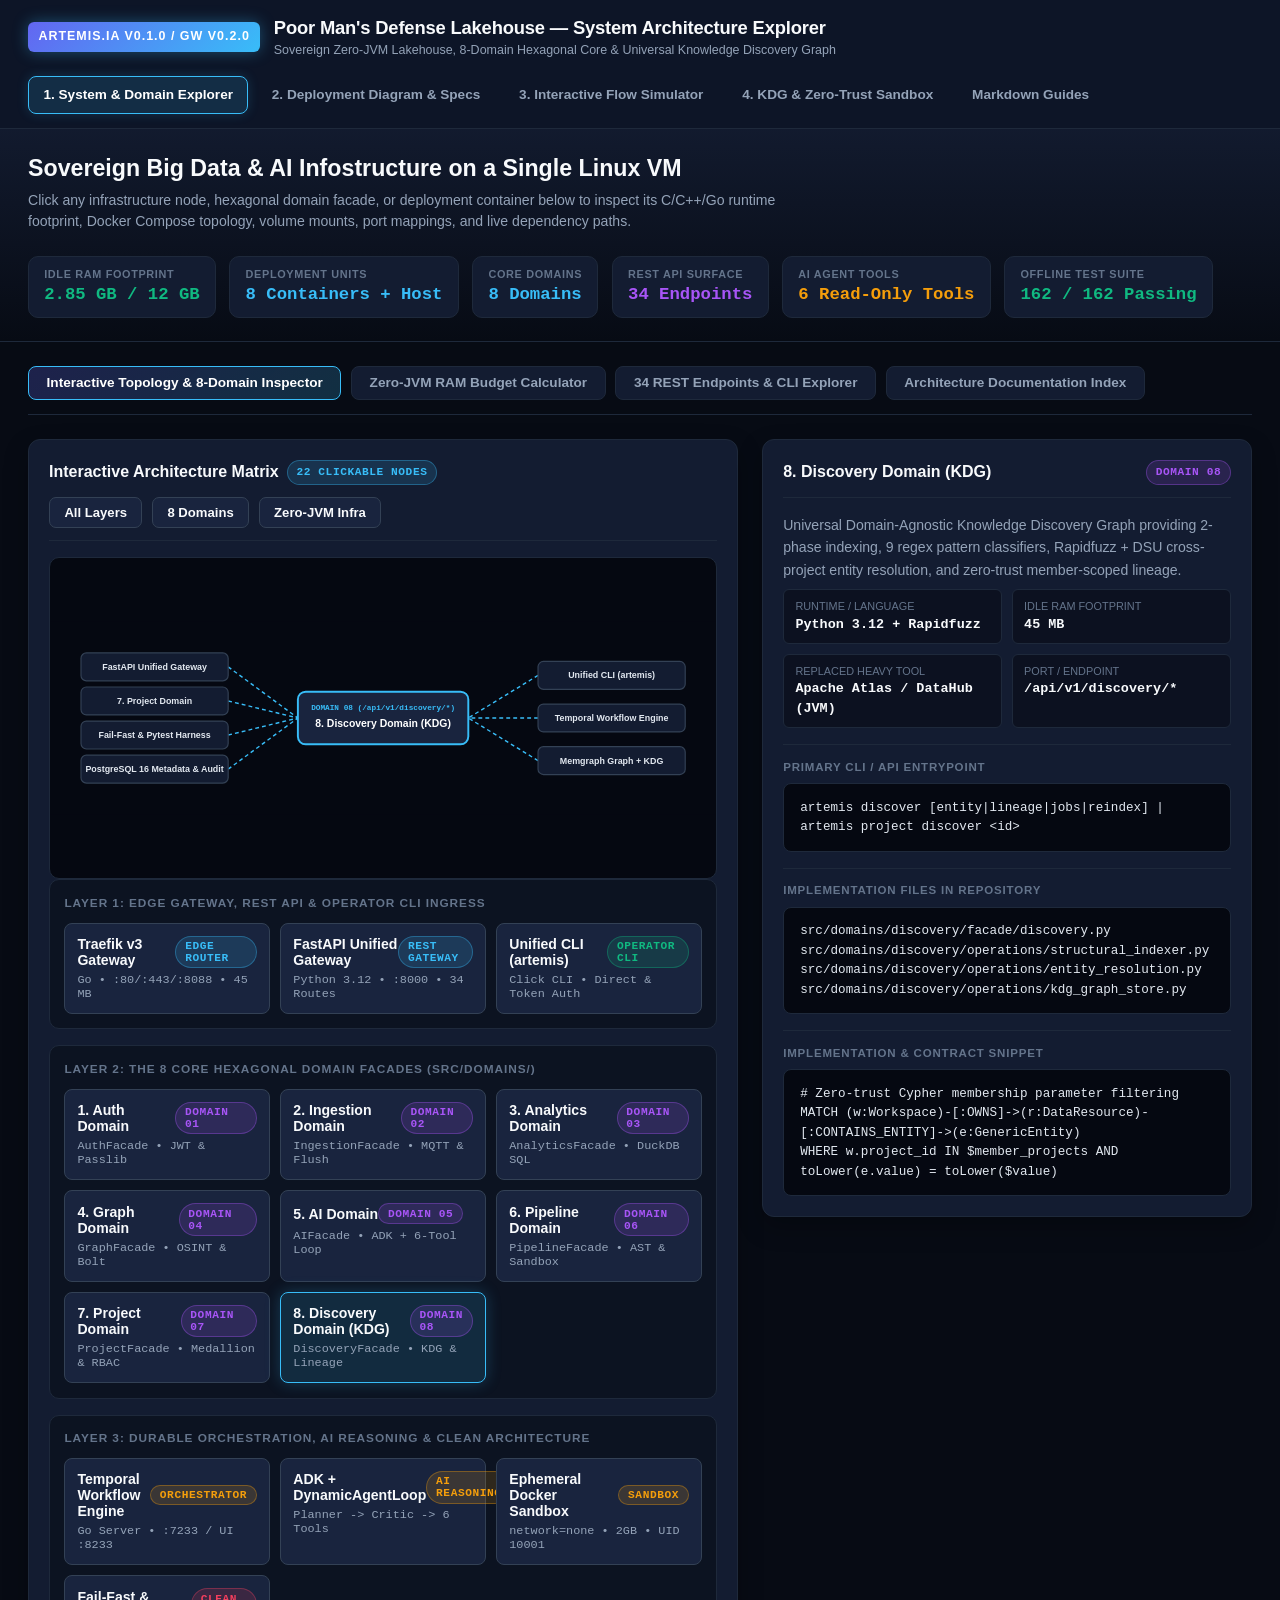
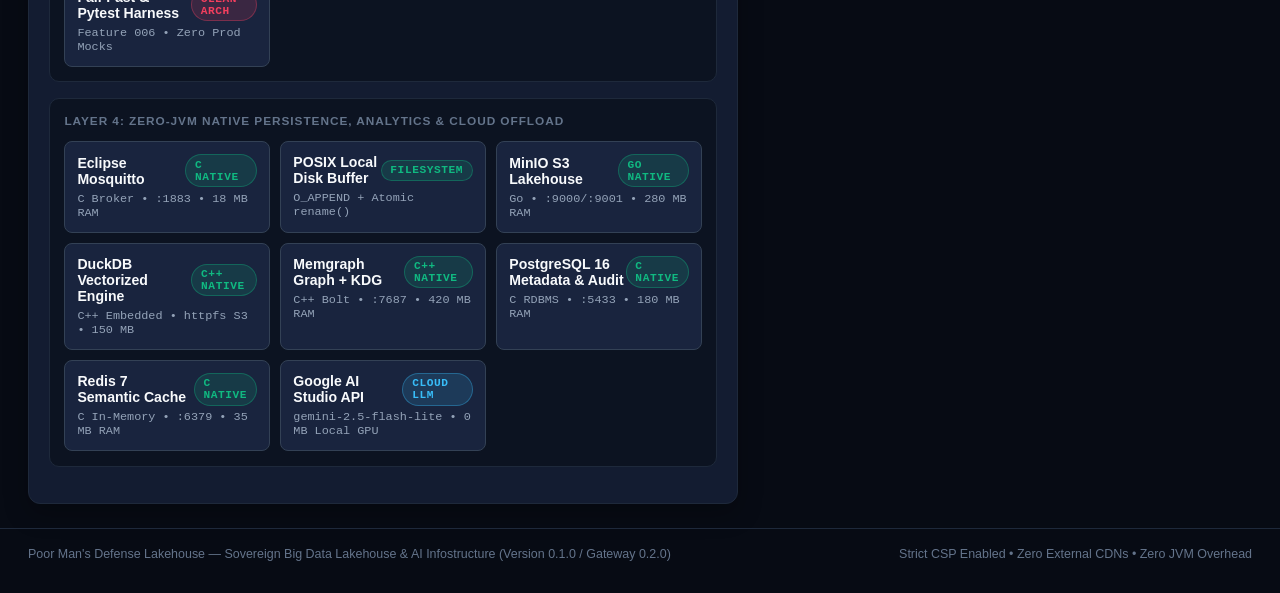
==== docs/index.html @ c293ba23 "Initial commit: Poor Man's Defense Lakehouse" ====
<!DOCTYPE html>
<html lang="en">
<head>
  <meta charset="UTF-8">
  <meta name="viewport" content="width=device-width, initial-scale=1.0">
  <meta http-equiv="Content-Security-Policy" content="default-src 'self'; script-src 'self'; style-src 'self'; img-src 'self' data:; object-src 'none'; base-uri 'self'; form-action 'none';">
  <title>Poor Man's Defense Lakehouse — Interactive Architecture Command Center</title>
  <link rel="stylesheet" href="assets/styles.css">
</head>
<body>
  <header class="top-nav">
    <div class="brand-group">
      <span class="brand-badge">ARTEMIS.IA v0.1.0 / GW v0.2.0</span>
      <div>
        <div class="brand-title">Poor Man's Defense Lakehouse — System Architecture Explorer</div>
        <div class="brand-subtitle">Sovereign Zero-JVM Lakehouse, 8-Domain Hexagonal Core &amp; Universal Knowledge Discovery Graph</div>
      </div>
    </div>
    <nav class="nav-links" aria-label="Primary Navigation">
      <a href="index.html" class="nav-link active">1. System &amp; Domain Explorer</a>
      <a href="interactive/deployment_topology.html" class="nav-link">2. Deployment Diagram &amp; Specs</a>
      <a href="interactive/system_flows.html" class="nav-link">3. Interactive Flow Simulator</a>
      <a href="interactive/knowledge_discovery_explorer.html" class="nav-link">4. KDG &amp; Zero-Trust Sandbox</a>
      <a href="README.html" class="nav-link" id="docs-hub-link">Markdown Guides</a>
    </nav>
  </header>

  <section class="hero-strip">
    <div class="hero-text">
      <h1>Sovereign Big Data &amp; AI Infostructure on a Single Linux VM</h1>
      <p>Click any infrastructure node, hexagonal domain facade, or deployment container below to inspect its C/C++/Go runtime footprint, Docker Compose topology, volume mounts, port mappings, and live dependency paths.</p>
    </div>
    <div class="kpi-row">
      <div class="kpi-pill">
        <span class="kpi-label">Idle RAM Footprint</span>
        <span class="kpi-value emerald">2.85 GB / 12 GB</span>
      </div>
      <div class="kpi-pill">
        <span class="kpi-label">Deployment Units</span>
        <span class="kpi-value">8 Containers + Host</span>
      </div>
      <div class="kpi-pill">
        <span class="kpi-label">Core Domains</span>
        <span class="kpi-value">8 Domains</span>
      </div>
      <div class="kpi-pill">
        <span class="kpi-label">REST API Surface</span>
        <span class="kpi-value purple">34 Endpoints</span>
      </div>
      <div class="kpi-pill">
        <span class="kpi-label">AI Agent Tools</span>
        <span class="kpi-value amber">6 Read-Only Tools</span>
      </div>
      <div class="kpi-pill">
        <span class="kpi-label">Offline Test Suite</span>
        <span class="kpi-value emerald">162 / 162 Passing</span>
      </div>
    </div>
  </section>

  <main class="workspace-container">
    <div class="tab-bar" role="tablist">
      <button type="button" class="tab-btn active" data-tab="tab-topology">Interactive Topology &amp; 8-Domain Inspector</button>
      <button type="button" class="tab-btn" data-tab="tab-ram">Zero-JVM RAM Budget Calculator</button>
      <button type="button" class="tab-btn" data-tab="tab-api">34 REST Endpoints &amp; CLI Explorer</button>
      <button type="button" class="tab-btn" data-tab="tab-docs">Architecture Documentation Index</button>
    </div>

    <!-- TAB 1: Interactive Topology & Component Inspector -->
    <section id="tab-topology" class="tab-panel">
      <div class="split-grid">
        <div class="panel">
          <div class="panel-header">
            <div class="panel-title">
              <span>Interactive Architecture Matrix</span>
              <span class="badge badge-blue">22 Clickable Nodes</span>
            </div>
            <div class="player-controls">
              <button type="button" class="btn" id="filter-all">All Layers</button>
              <button type="button" class="btn" id="filter-domains">8 Domains</button>
              <button type="button" class="btn" id="filter-infra">Zero-JVM Infra</button>
            </div>
          </div>

          <div class="visual-stage" id="topology-svg-stage">
            <svg id="topology-svg" class="flow-svg" viewBox="0 0 860 250" aria-label="Interactive Dependency Graph"></svg>
          </div>

          <div id="architecture-layers-container"></div>
        </div>

        <aside class="panel" id="component-inspector">
          <div class="panel-header">
            <div class="panel-title" id="inspector-title">Select a Component</div>
            <span class="badge badge-emerald" id="inspector-badge">READY</span>
          </div>
          <div id="inspector-body"></div>
        </aside>
      </div>
    </section>

    <!-- TAB 2: Zero-JVM RAM Budget Simulator -->
    <section id="tab-ram" class="tab-panel" hidden>
      <div class="split-grid">
        <div class="panel">
          <div class="panel-header">
            <div class="panel-title">
              <span>Interactive VM Memory &amp; Workload Simulator</span>
              <span class="badge badge-emerald">Zero-JVM Advantage</span>
            </div>
            <div class="player-controls">
              <label for="vm-size-select" class="kpi-label">Target Host VM RAM:</label>
              <select id="vm-size-select" class="select-field">
                <option value="16384">16 GB RAM (Standard Edge VM)</option>
                <option value="24576">24 GB RAM (Mid-Tier VM)</option>
                <option value="32768" selected>32 GB RAM (Recommended Sovereign VM)</option>
              </select>
            </div>
          </div>

          <div class="inspector-text">
            Toggle active workloads below to compare how <strong>Poor Man's Defense Lakehouse</strong> (native C/C++/Go/Python + cloud LLM offload) stays comfortably within single-VM constraints while the equivalent <strong>Traditional JVM Stack</strong> triggers immediate Out-Of-Memory (OOM) kernel kills.
          </div>

          <div class="inspector-section">
            <div class="inspector-label">Simulate Concurrent Operational Workloads</div>
            <div class="player-controls" id="workload-toggles"></div>
          </div>

          <div class="inspector-section">
            <div class="inspector-label">Artemis.IA Native Stack Memory Utilization</div>
            <div class="ram-meter">
              <div class="ram-bar-track">
                <div id="artemis-ram-bar" class="ram-bar-fill"></div>
              </div>
            </div>
            <div id="artemis-ram-summary" class="arch-node-meta"></div>
          </div>

          <div class="inspector-section">
            <div class="inspector-label">Traditional JVM Stack Memory Utilization (Kafka + Spark + HDFS + Neo4j + OpenCTI + Local LLM)</div>
            <div class="ram-meter">
              <div class="ram-bar-track">
                <div id="jvm-ram-bar" class="ram-bar-fill"></div>
              </div>
            </div>
            <div id="jvm-ram-summary" class="arch-node-meta"></div>
          </div>
        </div>

        <div class="panel">
          <div class="panel-header">
            <div class="panel-title">Component-by-Component RAM Breakdown</div>
            <span class="badge badge-blue">C / C++ / Go vs JVM</span>
          </div>
          <div class="data-table-wrap">
            <table class="data-table" id="ram-comparison-table">
              <thead>
                <tr>
                  <th>Capability Tier</th>
                  <th>Artemis Native Tool</th>
                  <th>Artemis RAM</th>
                  <th>Replaced Heavy Tool</th>
                  <th>JVM / Local RAM</th>
                </tr>
              </thead>
              <tbody id="ram-table-body"></tbody>
            </table>
          </div>
        </div>
      </div>
    </section>

    <!-- TAB 3: 34 REST API Endpoints & CLI Reference -->
    <section id="tab-api" class="tab-panel" hidden>
      <div class="panel">
        <div class="panel-header">
          <div class="panel-title">
            <span>Unified Gateway REST API (34 Endpoints) &amp; CLI Command Catalog</span>
            <span class="badge badge-purple">FastAPI v0.2.0 + Click CLI</span>
          </div>
        </div>

        <div class="filter-bar">
          <input type="text" id="api-search-input" class="input-field" placeholder="Search by path, domain, CLI command, or contract (e.g. discovery, lineage, pipeline, ask)...">
          <select id="api-domain-filter" class="select-field">
            <option value="ALL">All 8 Domains + System (34 Routes)</option>
            <option value="System">System (1)</option>
            <option value="auth">1. auth (1)</option>
            <option value="ingestion">2. ingestion (2)</option>
            <option value="analytics">3. analytics (1)</option>
            <option value="graph">4. graph (4)</option>
            <option value="ai">5. ai (1)</option>
            <option value="pipeline">6. pipeline (8)</option>
            <option value="project">7. project (11)</option>
            <option value="discovery">8. discovery / KDG (5)</option>
          </select>
        </div>

        <div class="data-table-wrap">
          <table class="data-table">
            <thead>
              <tr>
                <th>Domain</th>
                <th>HTTP Method &amp; Path</th>
                <th>CLI Equivalent</th>
                <th>Auth / Guardrail</th>
                <th>Contract / Description</th>
              </tr>
            </thead>
            <tbody id="api-catalog-body"></tbody>
          </table>
        </div>
      </div>
    </section>

    <!-- TAB 4: Markdown Architecture Documentation Index -->
    <section id="tab-docs" class="tab-panel" hidden>
      <div class="panel">
        <div class="panel-header">
          <div class="panel-title">
            <span>Architecture &amp; Deep-Dive Documentation Suite (docs/)</span>
            <span class="badge badge-blue">Features 001 – 006</span>
          </div>
        </div>
        <div class="node-grid" id="markdown-docs-grid"></div>
      </div>
    </section>
  </main>

  <footer class="footer">
    <div>Poor Man's Defense Lakehouse — Sovereign Big Data Lakehouse &amp; AI Infostructure (Version 0.1.0 / Gateway 0.2.0)</div>
    <div>Strict CSP Enabled • Zero External CDNs • Zero JVM Overhead</div>
  </footer>

  <script src="assets/architecture_explorer.js"></script>
</body>
</html>
---- docs/assets/styles.css ----
:root {
  --bg-primary: #070b14;
  --bg-secondary: #0f172a;
  --bg-panel: #131c31;
  --bg-card: #19243e;
  --bg-card-hover: #213052;
  --bg-terminal: #050811;
  --border-subtle: #1e293b;
  --border-highlight: #334155;
  --text-primary: #f8fafc;
  --text-secondary: #94a3b8;
  --text-muted: #64748b;
  --accent-blue: #38bdf8;
  --accent-indigo: #6366f1;
  --accent-emerald: #10b981;
  --accent-amber: #f59e0b;
  --accent-rose: #f43f5e;
  --accent-purple: #a855f7;
  --accent-cyan: #06b6d4;
  --font-sans: 'Inter', -apple-system, BlinkMacSystemFont, 'Segoe UI', Roboto, sans-serif;
  --font-mono: 'JetBrains Mono', 'Fira Code', 'SFMono-Regular', Consolas, monospace;
}

* {
  box-sizing: border-box;
  margin: 0;
  padding: 0;
}

body {
  background-color: var(--bg-primary);
  color: var(--text-primary);
  font-family: var(--font-sans);
  line-height: 1.5;
  min-height: 100vh;
  display: flex;
  flex-direction: column;
  overflow-x: hidden;
}

/* Top Navigation Bar */
.top-nav {
  background: rgba(15, 23, 42, 0.92);
  backdrop-filter: blur(12px);
  border-bottom: 1px solid var(--border-subtle);
  padding: 0.85rem 1.75rem;
  display: flex;
  align-items: center;
  justify-content: space-between;
  position: sticky;
  top: 0;
  z-index: 100;
  gap: 1rem;
  flex-wrap: wrap;
}

.brand-group {
  display: flex;
  align-items: center;
  gap: 0.85rem;
}

.brand-badge {
  background: linear-gradient(135deg, var(--accent-indigo), var(--accent-blue));
  color: #ffffff;
  font-weight: 800;
  font-size: 0.78rem;
  letter-spacing: 0.08em;
  padding: 0.35rem 0.65rem;
  border-radius: 6px;
  text-transform: uppercase;
  box-shadow: 0 0 15px rgba(56, 189, 248, 0.35);
}

.brand-title {
  font-size: 1.15rem;
  font-weight: 700;
  color: var(--text-primary);
  letter-spacing: -0.01em;
}

.brand-subtitle {
  font-size: 0.78rem;
  color: var(--text-secondary);
}

.nav-links {
  display: flex;
  gap: 0.5rem;
  align-items: center;
  flex-wrap: wrap;
}

.nav-link {
  color: var(--text-secondary);
  text-decoration: none;
  font-size: 0.85rem;
  font-weight: 600;
  padding: 0.5rem 0.9rem;
  border-radius: 8px;
  border: 1px solid transparent;
  transition: all 0.18s ease;
}

.nav-link:hover {
  color: var(--text-primary);
  background: var(--bg-card);
  border-color: var(--border-highlight);
}

.nav-link.active {
  color: #ffffff;
  background: rgba(56, 189, 248, 0.14);
  border-color: var(--accent-blue);
  box-shadow: 0 0 12px rgba(56, 189, 248, 0.18);
}

/* Hero & Metrics Strip */
.hero-strip {
  background: linear-gradient(180deg, rgba(19, 28, 49, 0.9), rgba(7, 11, 20, 0.95));
  border-bottom: 1px solid var(--border-subtle);
  padding: 1.4rem 1.75rem;
  display: flex;
  justify-content: space-between;
  align-items: center;
  gap: 1.5rem;
  flex-wrap: wrap;
}

.hero-text h1 {
  font-size: 1.45rem;
  font-weight: 700;
  margin-bottom: 0.25rem;
  color: var(--text-primary);
}

.hero-text p {
  font-size: 0.88rem;
  color: var(--text-secondary);
  max-width: 780px;
}

.kpi-row {
  display: flex;
  gap: 0.85rem;
  flex-wrap: wrap;
}

.kpi-pill {
  background: var(--bg-panel);
  border: 1px solid var(--border-subtle);
  border-radius: 10px;
  padding: 0.55rem 0.95rem;
  display: flex;
  flex-direction: column;
  min-width: 120px;
}

.kpi-label {
  font-size: 0.68rem;
  text-transform: uppercase;
  letter-spacing: 0.06em;
  color: var(--text-muted);
  font-weight: 600;
}

.kpi-value {
  font-size: 1.08rem;
  font-weight: 700;
  color: var(--accent-blue);
  font-family: var(--font-mono);
}

.kpi-value.emerald {
  color: var(--accent-emerald);
}

.kpi-value.amber {
  color: var(--accent-amber);
}

.kpi-value.purple {
  color: var(--accent-purple);
}

/* Main Workspace Layout */
.workspace-container {
  flex: 1;
  padding: 1.5rem 1.75rem;
  display: flex;
  flex-direction: column;
  gap: 1.5rem;
  max-width: 1680px;
  width: 100%;
  margin: 0 auto;
}

/* Mode / View Tabs */
.tab-bar {
  display: flex;
  gap: 0.6rem;
  border-bottom: 1px solid var(--border-subtle);
  padding-bottom: 0.85rem;
  flex-wrap: wrap;
}

.tab-btn {
  background: var(--bg-panel);
  color: var(--text-secondary);
  border: 1px solid var(--border-subtle);
  padding: 0.55rem 1.1rem;
  border-radius: 8px;
  font-size: 0.85rem;
  font-weight: 600;
  cursor: pointer;
  transition: all 0.16s ease;
  font-family: var(--font-sans);
}

.tab-btn:hover {
  color: var(--text-primary);
  border-color: var(--border-highlight);
  background: var(--bg-card);
}

.tab-btn.active {
  background: linear-gradient(135deg, rgba(99, 102, 241, 0.25), rgba(56, 189, 248, 0.2));
  color: #ffffff;
  border-color: var(--accent-blue);
}

/* Grid Panels */
.split-grid {
  display: grid;
  grid-template-columns: 1.45fr 1fr;
  gap: 1.5rem;
  align-items: start;
}

@media (max-width: 1120px) {
  .split-grid {
    grid-template-columns: 1fr;
  }
}

.panel {
  background: var(--bg-panel);
  border: 1px solid var(--border-subtle);
  border-radius: 12px;
  padding: 1.25rem;
  box-shadow: 0 10px 25px rgba(0, 0, 0, 0.25);
}

.panel-header {
  display: flex;
  justify-content: space-between;
  align-items: center;
  margin-bottom: 1rem;
  padding-bottom: 0.75rem;
  border-bottom: 1px solid var(--border-subtle);
  gap: 0.75rem;
  flex-wrap: wrap;
}

.panel-title {
  font-size: 1rem;
  font-weight: 700;
  color: var(--text-primary);
  display: flex;
  align-items: center;
  gap: 0.5rem;
}

.badge {
  font-size: 0.7rem;
  font-weight: 700;
  padding: 0.2rem 0.55rem;
  border-radius: 999px;
  text-transform: uppercase;
  letter-spacing: 0.05em;
  font-family: var(--font-mono);
}

.badge-blue {
  background: rgba(56, 189, 248, 0.15);
  color: var(--accent-blue);
  border: 1px solid rgba(56, 189, 248, 0.35);
}

.badge-emerald {
  background: rgba(16, 185, 129, 0.15);
  color: var(--accent-emerald);
  border: 1px solid rgba(16, 185, 129, 0.35);
}

.badge-amber {
  background: rgba(245, 158, 11, 0.15);
  color: var(--accent-amber);
  border: 1px solid rgba(245, 158, 11, 0.35);
}

.badge-rose {
  background: rgba(244, 63, 94, 0.15);
  color: var(--accent-rose);
  border: 1px solid rgba(244, 63, 94, 0.35);
}

.badge-purple {
  background: rgba(168, 85, 247, 0.15);
  color: var(--accent-purple);
  border: 1px solid rgba(168, 85, 247, 0.35);
}

/* Interactive Node Grid / Architecture Layers */
.arch-layer {
  margin-bottom: 1rem;
  background: rgba(7, 11, 20, 0.55);
  border: 1px solid var(--border-subtle);
  border-radius: 10px;
  padding: 0.9rem;
}

.arch-layer-title {
  font-size: 0.74rem;
  text-transform: uppercase;
  letter-spacing: 0.08em;
  color: var(--text-muted);
  margin-bottom: 0.65rem;
  font-weight: 700;
}

.node-grid {
  display: grid;
  grid-template-columns: repeat(auto-fill, minmax(175px, 1fr));
  gap: 0.65rem;
}

.arch-node {
  background: var(--bg-card);
  border: 1px solid var(--border-highlight);
  border-radius: 8px;
  padding: 0.75rem;
  cursor: pointer;
  transition: all 0.16s ease;
  display: flex;
  flex-direction: column;
  gap: 0.3rem;
  text-align: left;
}

.arch-node:hover {
  background: var(--bg-card-hover);
  border-color: var(--accent-blue);
  transform: translateY(-2px);
}

.arch-node.selected {
  background: rgba(56, 189, 248, 0.14);
  border-color: var(--accent-blue);
  box-shadow: 0 0 15px rgba(56, 189, 248, 0.25);
}

.arch-node-title {
  font-size: 0.88rem;
  font-weight: 700;
  color: var(--text-primary);
  display: flex;
  justify-content: space-between;
  align-items: center;
}

.arch-node-meta {
  font-size: 0.74rem;
  color: var(--text-secondary);
  font-family: var(--font-mono);
}

/* Details Inspector Panel */
.inspector-section {
  margin-top: 1rem;
  padding-top: 0.85rem;
  border-top: 1px solid var(--border-subtle);
}

.inspector-label {
  font-size: 0.72rem;
  text-transform: uppercase;
  letter-spacing: 0.07em;
  color: var(--text-muted);
  font-weight: 700;
  margin-bottom: 0.45rem;
}

.inspector-text {
  font-size: 0.88rem;
  color: var(--text-secondary);
  line-height: 1.6;
}

.code-block {
  background: var(--bg-terminal);
  border: 1px solid var(--border-subtle);
  border-radius: 8px;
  padding: 0.85rem 1rem;
  font-family: var(--font-mono);
  font-size: 0.79rem;
  color: #e2e8f0;
  overflow-x: auto;
  white-space: pre-wrap;
  word-break: break-word;
  line-height: 1.55;
  margin-top: 0.4rem;
}

.kv-list {
  display: grid;
  grid-template-columns: repeat(2, 1fr);
  gap: 0.6rem;
  margin-top: 0.5rem;
}

.kv-item {
  background: rgba(7, 11, 20, 0.6);
  border: 1px solid var(--border-subtle);
  border-radius: 6px;
  padding: 0.5rem 0.7rem;
}

.kv-key {
  font-size: 0.68rem;
  color: var(--text-muted);
  text-transform: uppercase;
}

.kv-val {
  font-size: 0.84rem;
  font-weight: 600;
  color: var(--text-primary);
  font-family: var(--font-mono);
}

/* Flow Player Controls & Step Cards */
.player-controls {
  display: flex;
  align-items: center;
  gap: 0.6rem;
  flex-wrap: wrap;
}

.btn {
  background: var(--bg-card);
  color: var(--text-primary);
  border: 1px solid var(--border-highlight);
  border-radius: 7px;
  padding: 0.45rem 0.9rem;
  font-size: 0.82rem;
  font-weight: 600;
  cursor: pointer;
  transition: all 0.15s ease;
  font-family: var(--font-sans);
}

.btn:hover {
  background: var(--bg-card-hover);
  border-color: var(--accent-blue);
}

.btn-primary {
  background: linear-gradient(135deg, var(--accent-indigo), var(--accent-blue));
  color: #ffffff;
  border: none;
}

.btn-primary:hover {
  opacity: 0.92;
}

.step-timeline {
  display: flex;
  flex-direction: column;
  gap: 0.65rem;
  margin-top: 0.75rem;
}

.step-card {
  background: var(--bg-card);
  border: 1px solid var(--border-subtle);
  border-left: 4px solid var(--border-highlight);
  border-radius: 8px;
  padding: 0.8rem 1rem;
  cursor: pointer;
  transition: all 0.18s ease;
}

.step-card:hover {
  background: var(--bg-card-hover);
}

.step-card.active {
  border-color: var(--accent-blue);
  border-left-color: var(--accent-blue);
  background: rgba(56, 189, 248, 0.11);
  box-shadow: 0 0 18px rgba(56, 189, 248, 0.15);
}

.step-card.completed {
  border-left-color: var(--accent-emerald);
}

.step-header {
  display: flex;
  justify-content: space-between;
  align-items: center;
  margin-bottom: 0.25rem;
  gap: 0.5rem;
}

.step-title {
  font-size: 0.88rem;
  font-weight: 700;
  color: var(--text-primary);
}

.step-actors {
  font-size: 0.74rem;
  font-family: var(--font-mono);
  color: var(--accent-blue);
}

.step-desc {
  font-size: 0.81rem;
  color: var(--text-secondary);
}

/* SVG / Canvas Stage */
.visual-stage {
  width: 100%;
  background: var(--bg-terminal);
  border: 1px solid var(--border-subtle);
  border-radius: 10px;
  overflow: hidden;
  position: relative;
}

.flow-svg {
  width: 100%;
  height: 320px;
  display: block;
}

.kdg-canvas {
  width: 100%;
  height: 480px;
  display: block;
  cursor: grab;
}

.kdg-canvas:active {
  cursor: grabbing;
}

/* Search & Filter Inputs */
.filter-bar {
  display: flex;
  gap: 0.75rem;
  margin-bottom: 1rem;
  flex-wrap: wrap;
}

.input-field, .select-field {
  background: var(--bg-terminal);
  color: var(--text-primary);
  border: 1px solid var(--border-highlight);
  border-radius: 8px;
  padding: 0.55rem 0.85rem;
  font-size: 0.85rem;
  font-family: var(--font-sans);
  outline: none;
}

.input-field:focus, .select-field:focus {
  border-color: var(--accent-blue);
}

.input-field {
  flex: 1;
  min-width: 220px;
}

/* Data Tables */
.data-table-wrap {
  overflow-x: auto;
}

.data-table {
  width: 100%;
  border-collapse: collapse;
  font-size: 0.83rem;
}

.data-table th, .data-table td {
  padding: 0.65rem 0.85rem;
  text-align: left;
  border-bottom: 1px solid var(--border-subtle);
}

.data-table th {
  color: var(--text-muted);
  font-size: 0.72rem;
  text-transform: uppercase;
  letter-spacing: 0.06em;
  background: rgba(7, 11, 20, 0.5);
}

.data-table tr:hover td {
  background: rgba(33, 48, 82, 0.35);
}

/* Memory Comparison Bar */
.ram-meter {
  margin: 0.75rem 0;
}

.ram-bar-track {
  width: 100%;
  height: 22px;
  background: var(--bg-terminal);
  border: 1px solid var(--border-subtle);
  border-radius: 999px;
  overflow: hidden;
  display: flex;
}

.ram-bar-fill {
  height: 100%;
  transition: width 0.3s ease;
}

/* Footer */
.footer {
  border-top: 1px solid var(--border-subtle);
  padding: 1rem 1.75rem;
  font-size: 0.78rem;
  color: var(--text-muted);
  display: flex;
  justify-content: space-between;
  flex-wrap: wrap;
  gap: 0.5rem;
}

/* Deployment Section & Spec Cards */
.deployment-svg {
  width: 100%;
  height: auto;
  min-height: 540px;
  max-height: 640px;
  display: block;
}

.deployment-section-banner {
  background: linear-gradient(135deg, rgba(19, 28, 49, 0.95), rgba(15, 23, 42, 0.95));
  border: 1px solid var(--border-highlight);
  border-left: 4px solid var(--accent-cyan);
  border-radius: 12px;
  padding: 1.15rem 1.4rem;
  margin-bottom: 1.25rem;
  display: flex;
  justify-content: space-between;
  align-items: center;
  gap: 1rem;
  flex-wrap: wrap;
}

.deployment-banner-title {
  font-size: 1.15rem;
  font-weight: 700;
  color: var(--text-primary);
  margin-bottom: 0.25rem;
}

.deployment-banner-sub {
  font-size: 0.84rem;
  color: var(--text-secondary);
  max-width: 880px;
}

.deployment-legend {
  display: flex;
  gap: 0.9rem;
  flex-wrap: wrap;
  padding: 0.65rem 0.9rem;
  background: rgba(7, 11, 20, 0.65);
  border: 1px solid var(--border-subtle);
  border-radius: 8px;
  margin-top: 0.75rem;
  font-size: 0.76rem;
  color: var(--text-secondary);
}

.legend-item {
  display: flex;
  align-items: center;
  gap: 0.4rem;
}

.legend-swatch {
  width: 11px;
  height: 11px;
  border-radius: 3px;
  display: inline-block;
}

.swatch-blue {
  background: var(--accent-blue);
}

.swatch-emerald {
  background: var(--accent-emerald);
}

.swatch-purple {
  background: var(--accent-purple);
}

.swatch-amber {
  background: var(--accent-amber);
}

.swatch-rose {
  background: var(--accent-rose);
}

.deploy-cards-grid {
  display: grid;
  grid-template-columns: repeat(auto-fill, minmax(360px, 1fr));
  gap: 1.1rem;
  margin-top: 1rem;
}

.deploy-spec-card {
  background: var(--bg-card);
  border: 1px solid var(--border-subtle);
  border-radius: 10px;
  padding: 1.05rem;
  display: flex;
  flex-direction: column;
  gap: 0.65rem;
  transition: all 0.16s ease;
}

.deploy-spec-card:hover {
  border-color: var(--accent-blue);
  background: var(--bg-card-hover);
}

.deploy-spec-card.selected {
  border-color: var(--accent-cyan);
  box-shadow: 0 0 18px rgba(6, 182, 212, 0.22);
}

.deploy-spec-header {
  display: flex;
  justify-content: space-between;
  align-items: flex-start;
  gap: 0.5rem;
  border-bottom: 1px solid var(--border-subtle);
  padding-bottom: 0.55rem;
}

.deploy-spec-name {
  font-size: 0.96rem;
  font-weight: 700;
  color: var(--text-primary);
}

.deploy-spec-sub {
  font-size: 0.74rem;
  font-family: var(--font-mono);
  color: var(--accent-blue);
}

.deploy-tag-list {
  display: flex;
  flex-wrap: wrap;
  gap: 0.35rem;
}

.deploy-tag {
  background: var(--bg-terminal);
  border: 1px solid var(--border-subtle);
  border-radius: 5px;
  padding: 0.18rem 0.48rem;
  font-size: 0.71rem;
  font-family: var(--font-mono);
  color: var(--text-secondary);
}

.mt-lg {
  margin-top: 1.5rem;
}
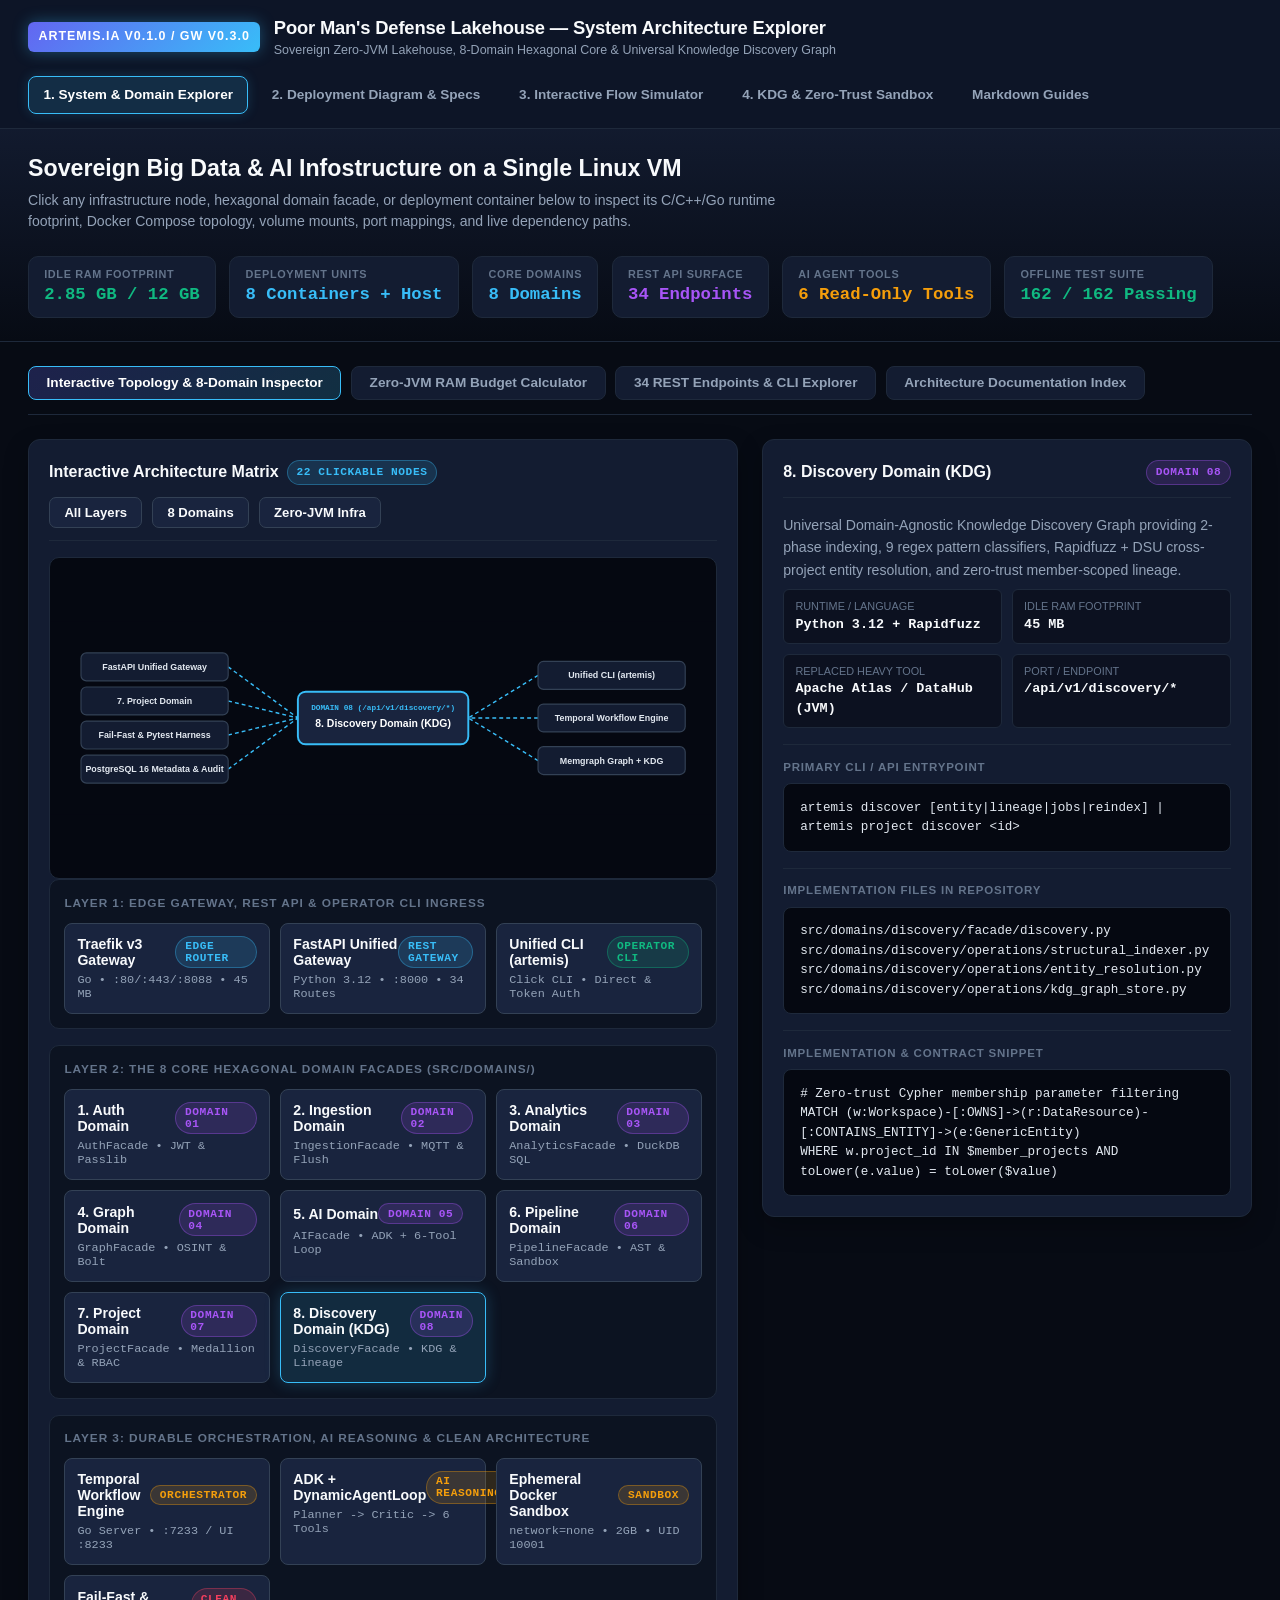
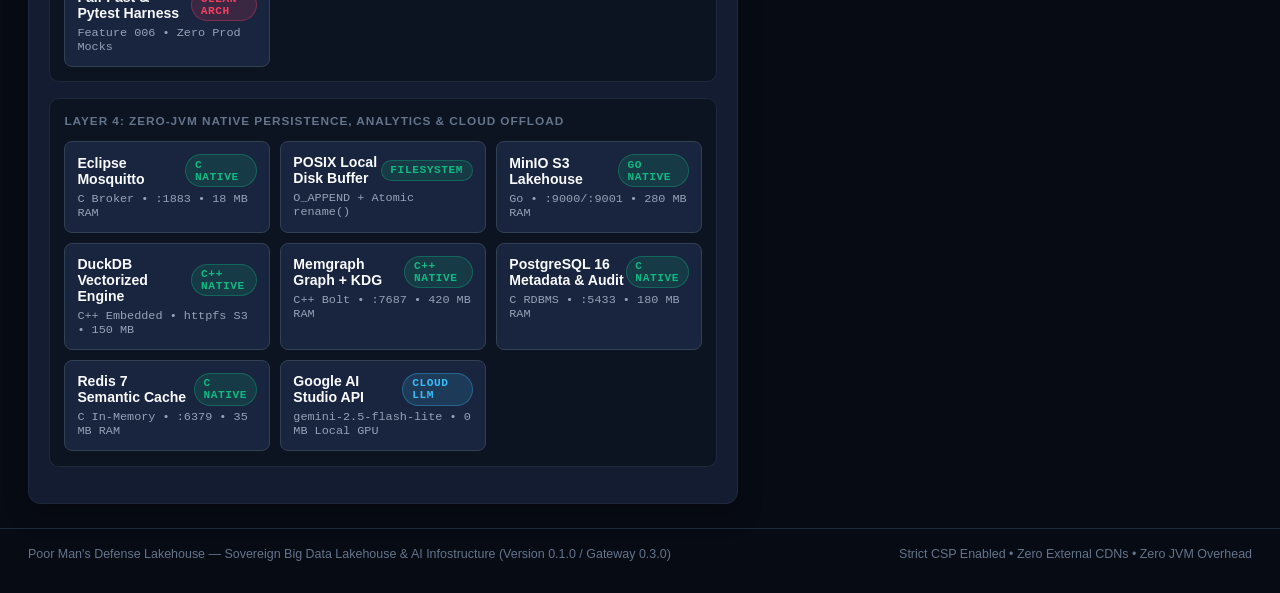
==== commit 11f01b82: "feat(pipeline): add pipeline resource limit configuration, enforcement, and bump version to 0.3.0" ====
--- a/docs/index.html
+++ b/docs/index.html
@@ -10,7 +10,7 @@
 <body>
   <header class="top-nav">
     <div class="brand-group">
-      <span class="brand-badge">ARTEMIS.IA v0.1.0 / GW v0.2.0</span>
+      <span class="brand-badge">ARTEMIS.IA v0.1.0 / GW v0.3.0</span>
       <div>
         <div class="brand-title">Poor Man's Defense Lakehouse — System Architecture Explorer</div>
         <div class="brand-subtitle">Sovereign Zero-JVM Lakehouse, 8-Domain Hexagonal Core &amp; Universal Knowledge Discovery Graph</div>
@@ -177,7 +177,7 @@
         <div class="panel-header">
           <div class="panel-title">
             <span>Unified Gateway REST API (34 Endpoints) &amp; CLI Command Catalog</span>
-            <span class="badge badge-purple">FastAPI v0.2.0 + Click CLI</span>
+            <span class="badge badge-purple">FastAPI v0.3.0 + Click CLI</span>
           </div>
         </div>
 
@@ -229,7 +229,7 @@
   </main>
 
   <footer class="footer">
-    <div>Poor Man's Defense Lakehouse — Sovereign Big Data Lakehouse &amp; AI Infostructure (Version 0.1.0 / Gateway 0.2.0)</div>
+    <div>Poor Man's Defense Lakehouse — Sovereign Big Data Lakehouse &amp; AI Infostructure (Version 0.1.0 / Gateway 0.3.0)</div>
     <div>Strict CSP Enabled • Zero External CDNs • Zero JVM Overhead</div>
   </footer>
 
